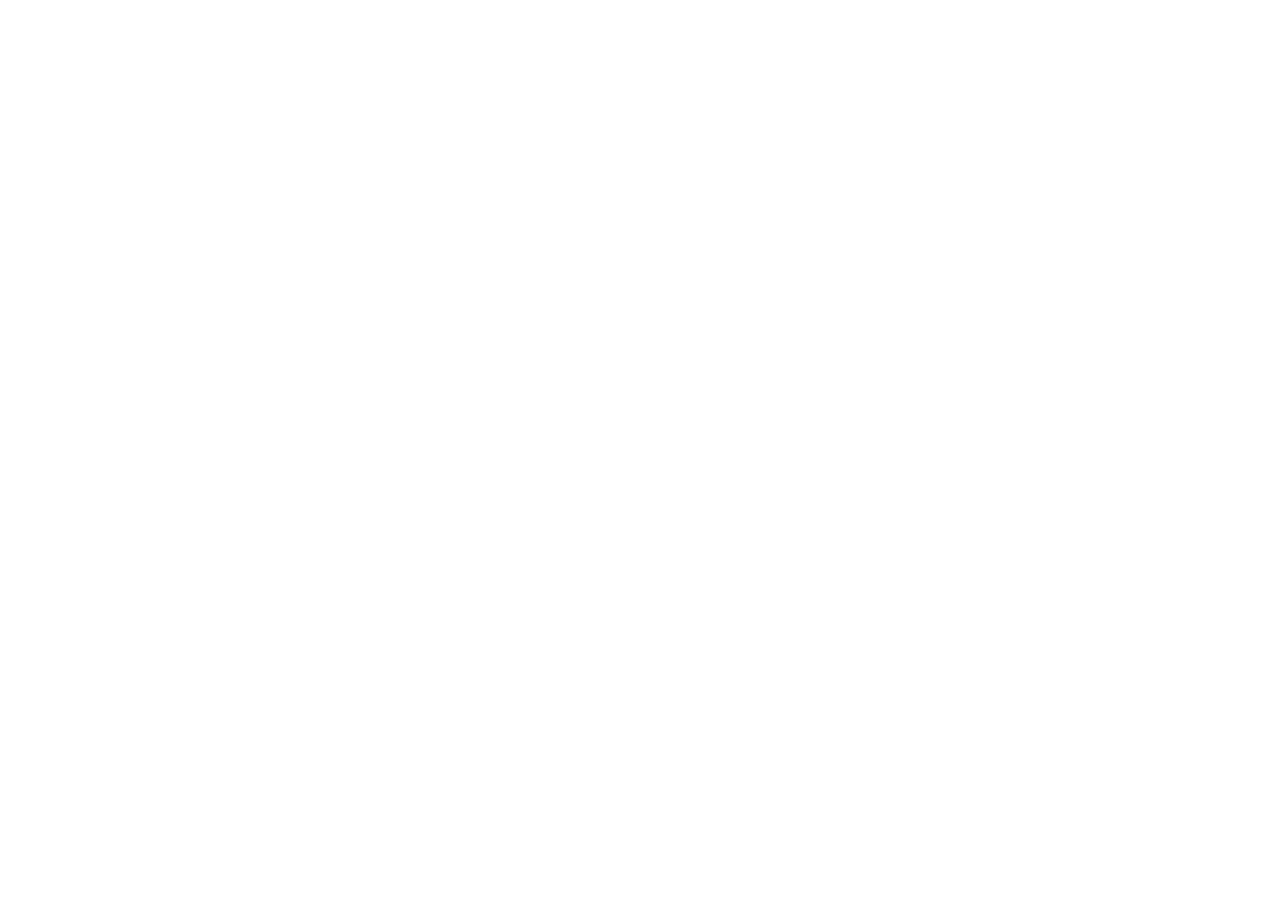
==== index.html @ 51b88c8d "Initial commit" ====
<!DOCTYPE html>
<html lang="en">
<head>
<meta charset="UTF-8">
<meta name="viewport" content="width=device-width, initial-scale=1.0">
<title>Genesis Design</title>
<link rel="stylesheet" href="styles/normalize.css">
<link rel="stylesheet" href="styles/index.css">
</head>
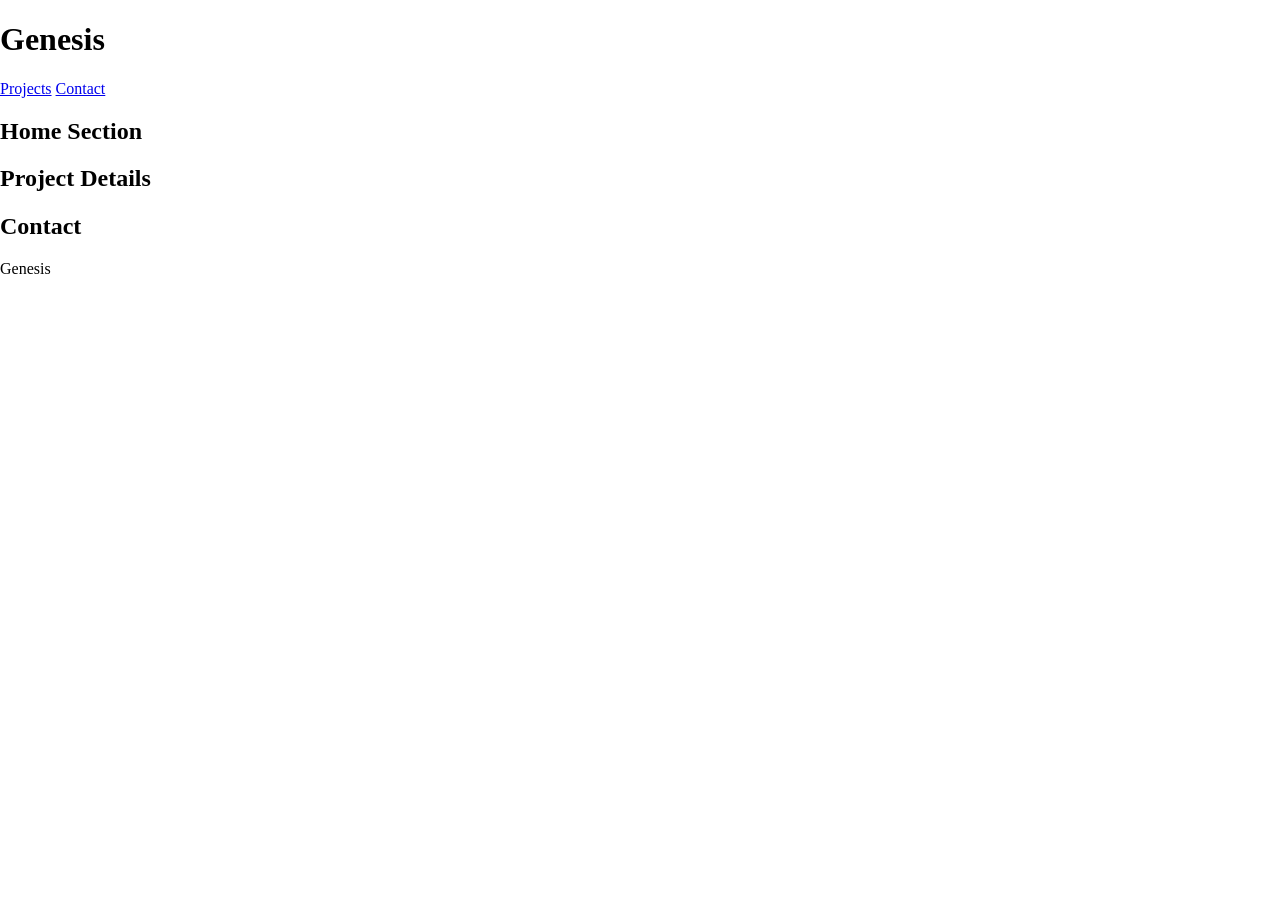
==== commit e91a5901: ""HTML - Project foundation"" ====
--- a/index.html
+++ b/index.html
@@ -6,4 +6,36 @@
 <title>Genesis Design</title>
 <link rel="stylesheet" href="styles/normalize.css">
 <link rel="stylesheet" href="styles/index.css">
-</head>+</head>
+
+<body>
+<header class="header container">
+
+    <h1 class="logo">Genesis</h1>
+
+    <nav class="nav">
+    <a href="#home">Projects</a>
+    <a href="#contact">Contact</a>
+    </nav>
+</header>
+
+<main>
+    <section id="home">
+        <h2>Home Section</h2>
+    </section>
+
+    <section id="project">
+        <h2>Project Details</h2>
+    </section>
+
+    <section id="contact">
+        <h2>Contact</h2>
+    </section>
+
+</main>
+
+<footer>
+    <p>Genesis</p>
+</footer>
+
+</body>
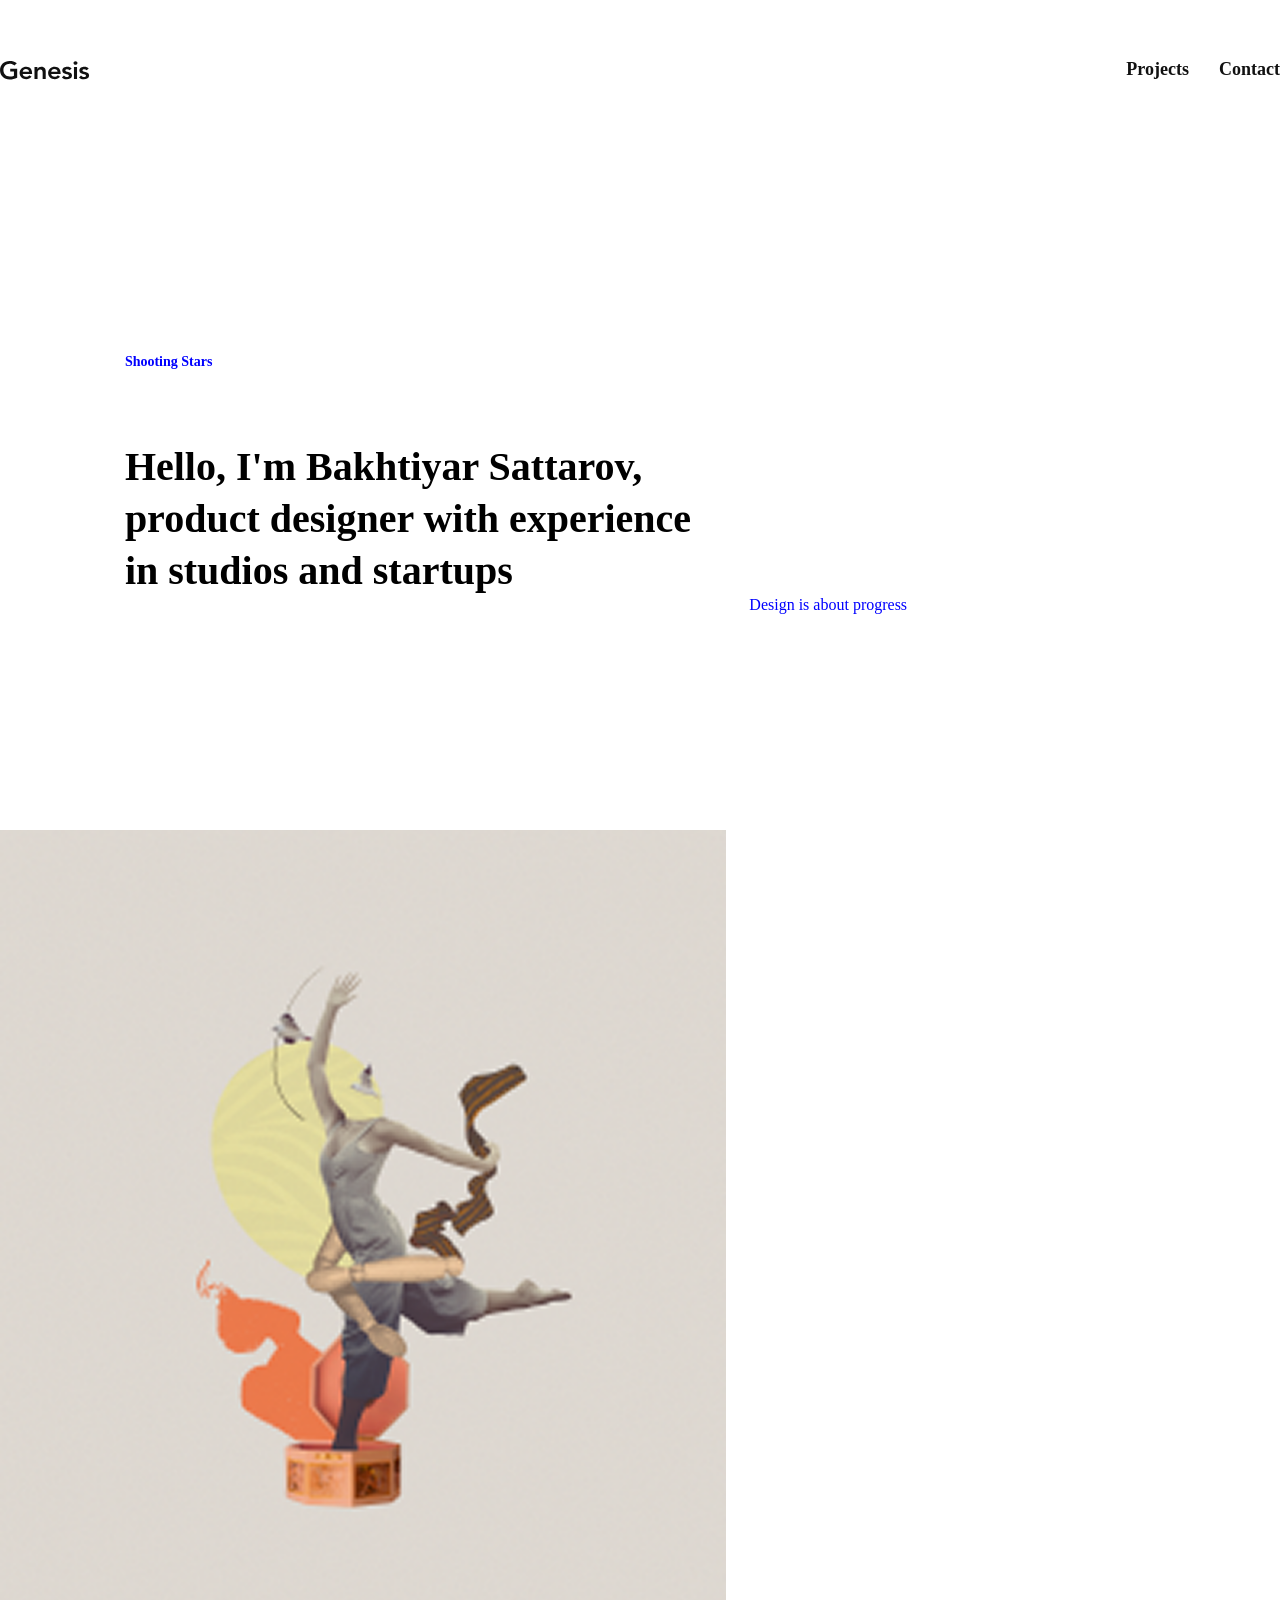
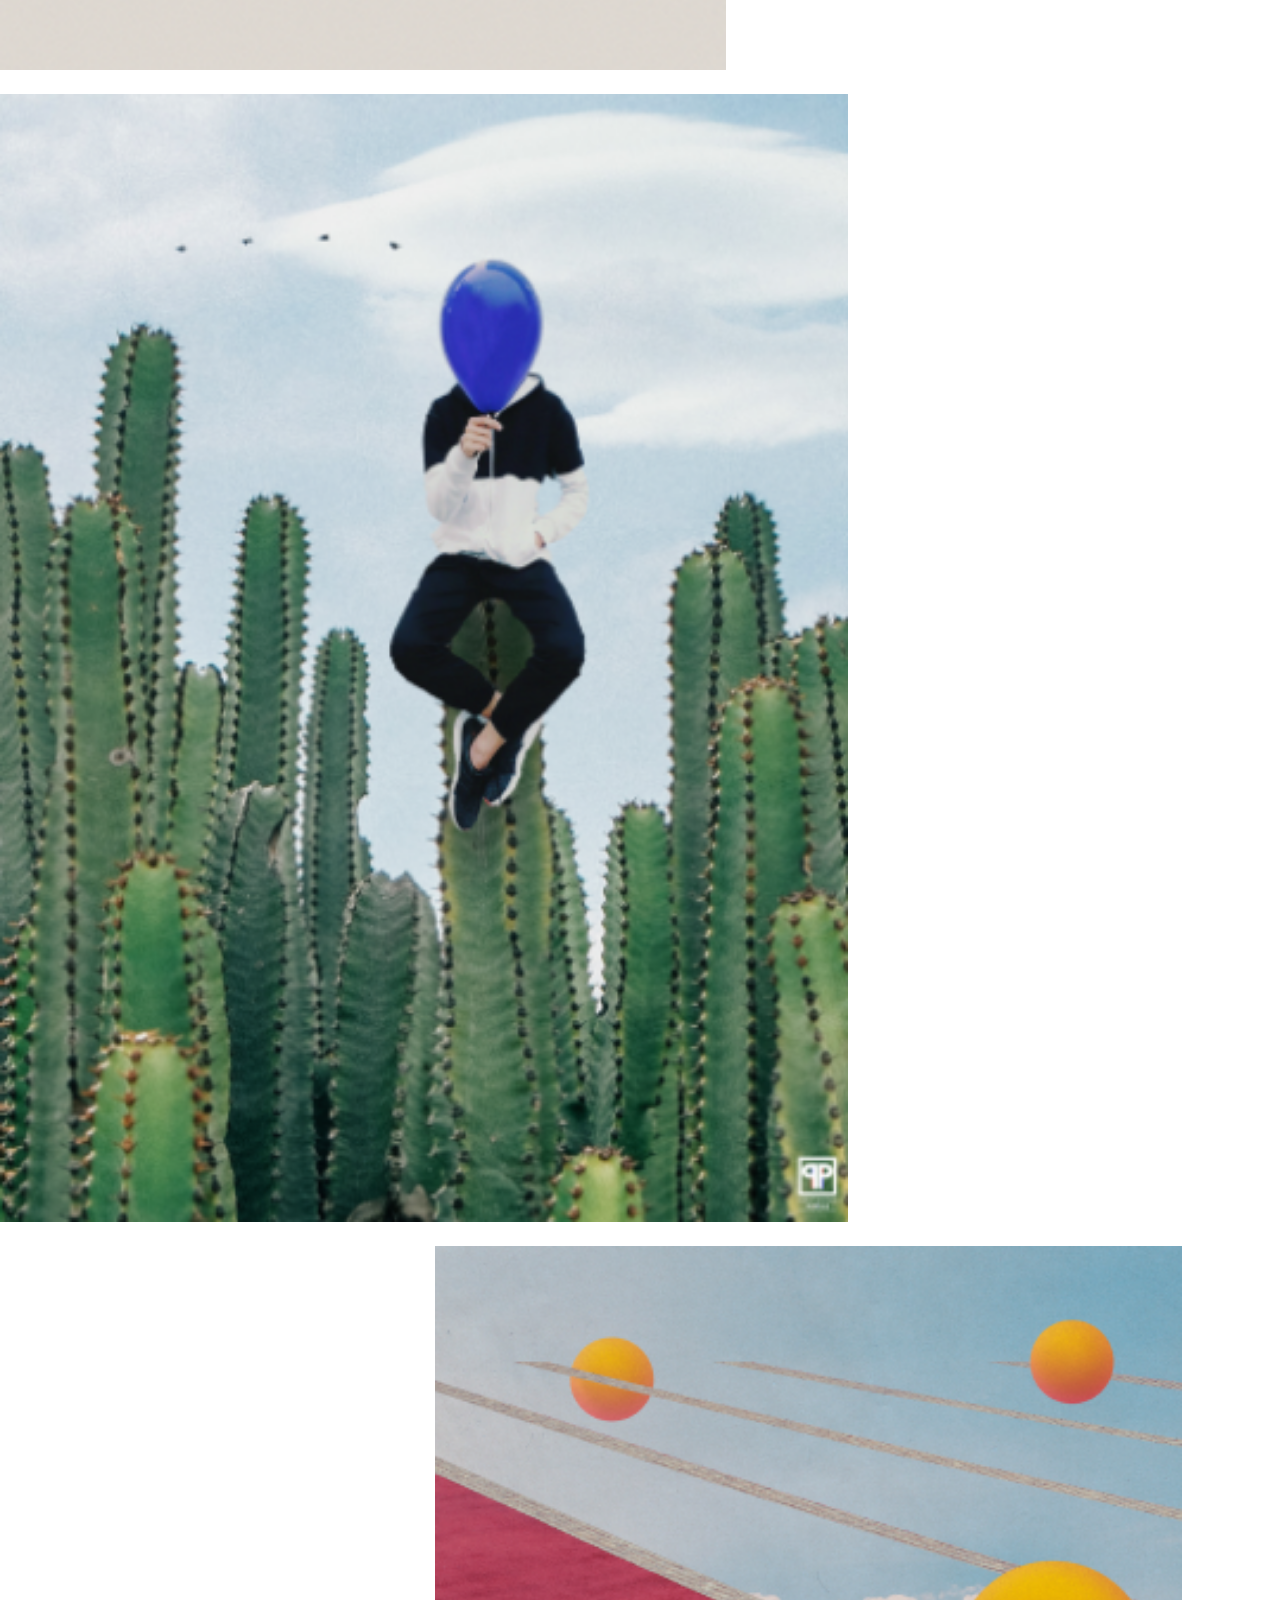
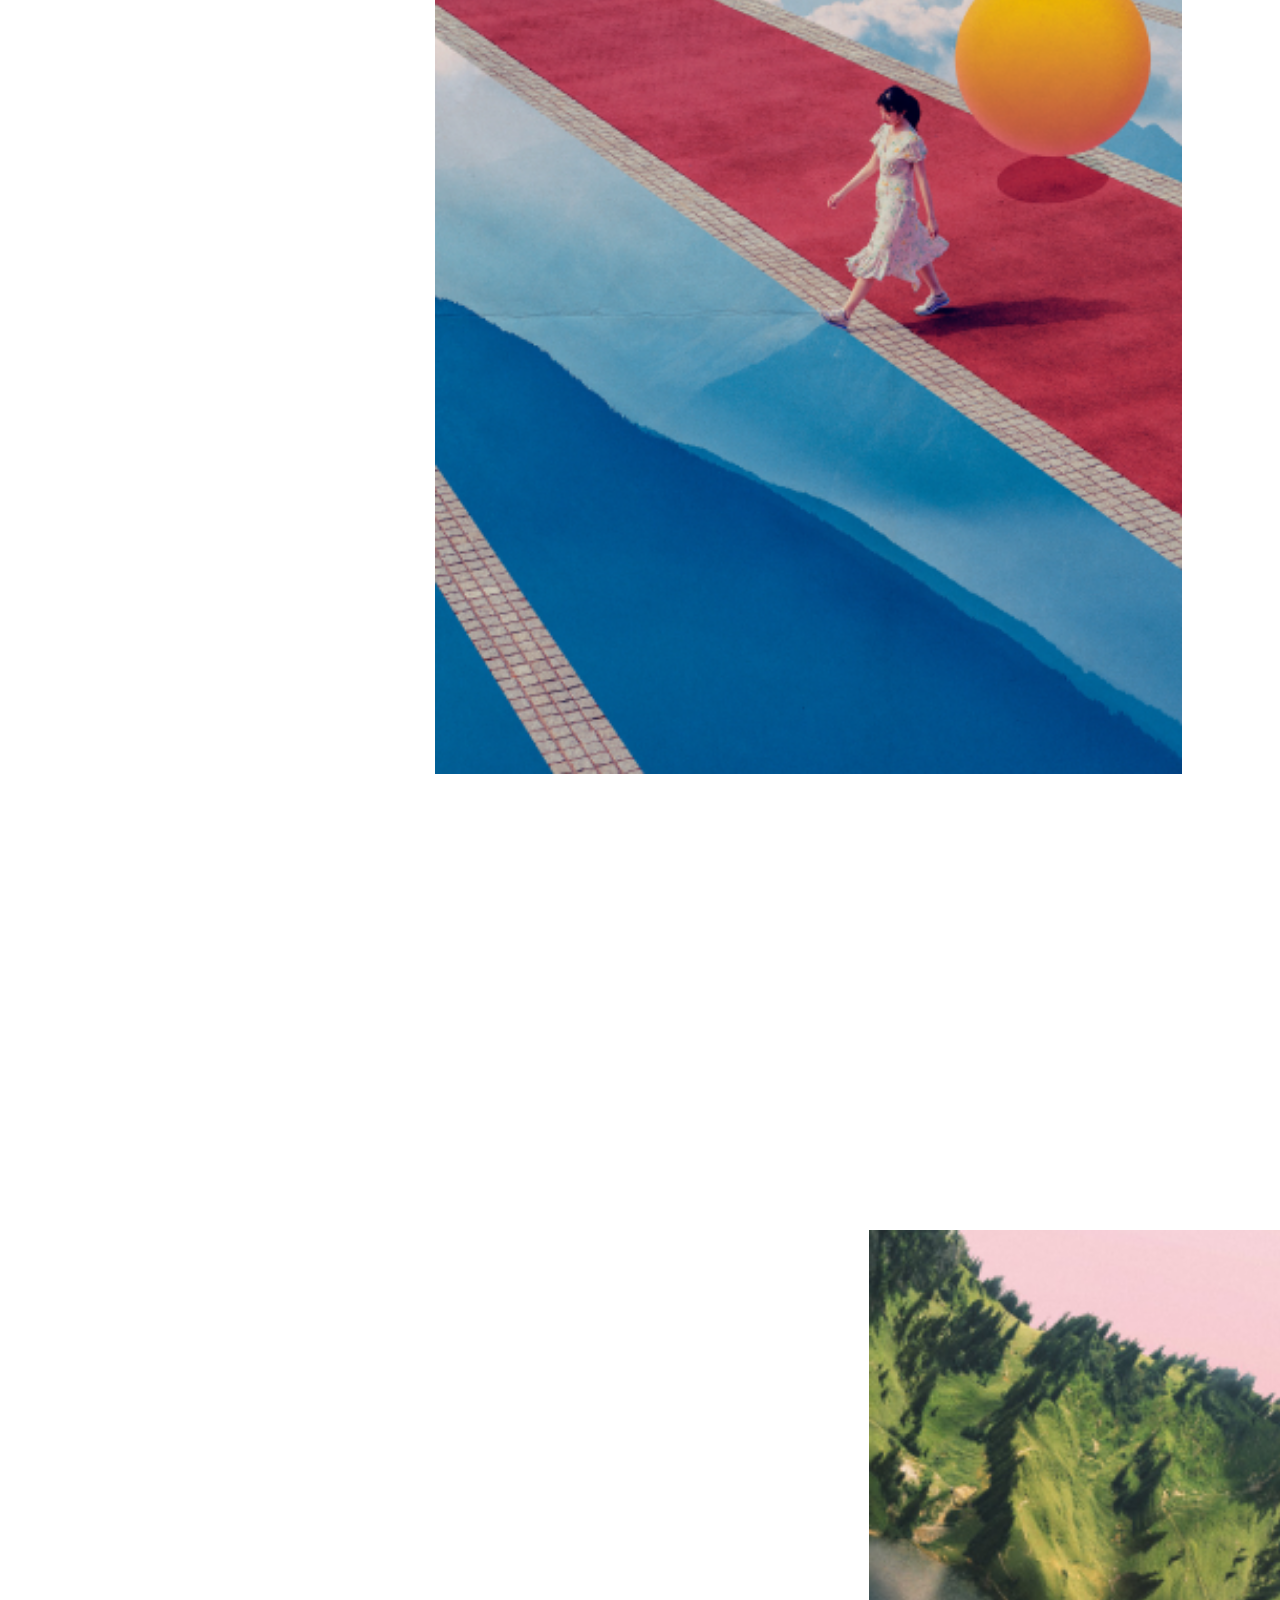
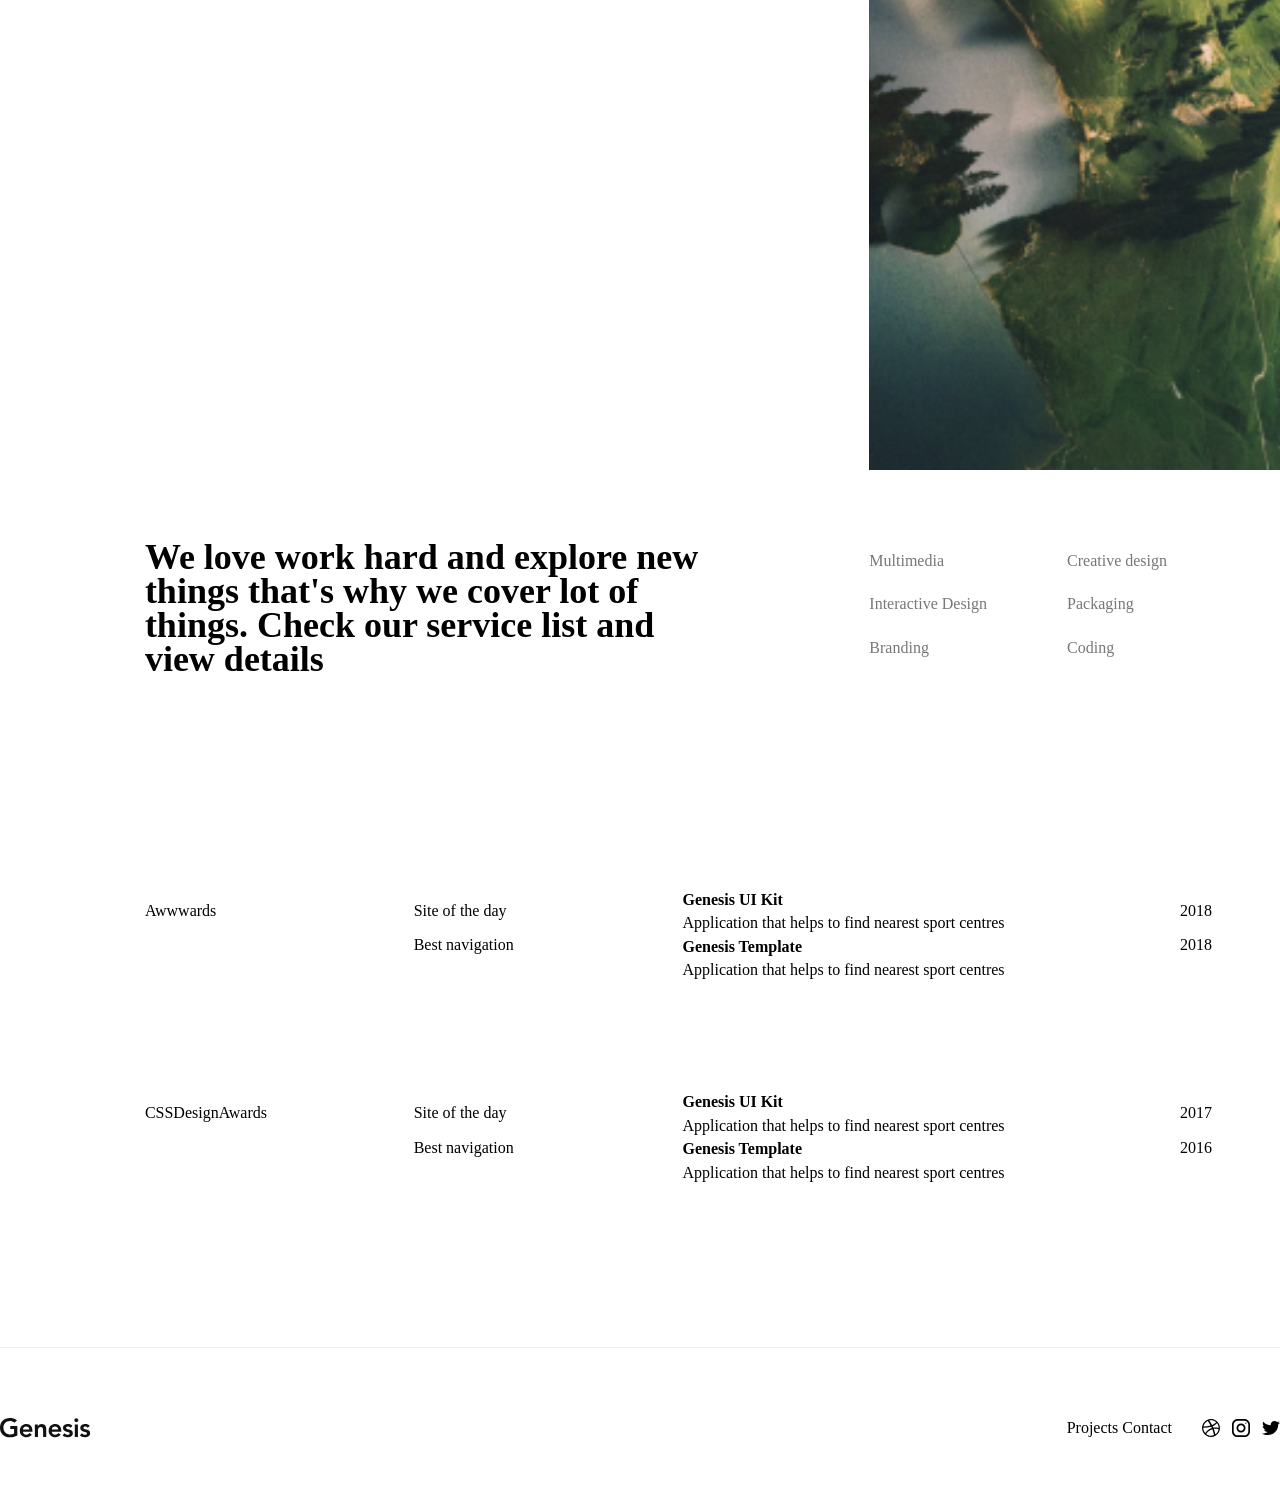
==== commit 6f905699: "checkpoint: completed initial homepage, project details, and contact layout; this includes styling e" ====
--- a/index.html
+++ b/index.html
@@ -4,38 +4,174 @@
 <meta charset="UTF-8">
 <meta name="viewport" content="width=device-width, initial-scale=1.0">
 <title>Genesis Design</title>
+
 <link rel="stylesheet" href="styles/normalize.css">
 <link rel="stylesheet" href="styles/index.css">
+
+<link rel="preconnect" href="https://fonts.googleapis.com">
+<link rel="preconnect" href="https://fonts.gstatic.com" crossorigin>
+
+<link href="https://fonts.googleapis.com/css2?family=Mulish:ital,wght@0,200..1000;1,200..1000&display=swap" rel="stylesheet">
 </head>
 
-<body>
-<header class="header container">
+<body class="home-page">
+    <header>
+    <div class="container header-container">
 
-    <h1 class="logo">Genesis</h1>
+        <h1 class="logo">
+            <img src="images/genesis-logo.svg" alt="Genesis logo">
+        </h1>
 
-    <nav class="nav">
-    <a href="#home">Projects</a>
-    <a href="#contact">Contact</a>
-    </nav>
+        <nav class="nav">
+            <a href="project-details.html">Projects</a>
+            <a href="contact.html">Contact</a>
+        </nav>
+
+    </div>
 </header>
 
 <main>
-    <section id="home">
-        <h2>Home Section</h2>
-    </section>
 
-    <section id="project">
-        <h2>Project Details</h2>
-    </section>
+<section class="hero">
+    <div class="container">
 
-    <section id="contact">
-        <h2>Contact</h2>
-    </section>
+<p class="shooting-stars">Shooting Stars</p>
+
+<h2 class="hero-text">
+Hello, I'm Bakhtiyar Sattarov,
+product designer with experience
+in studios and startups
+</h2>
+
+<p class="hero-note">Design is about progress</p>
+
+    </div>
+</section>
+
+<section class="image-grid">
+    <div class="container">
+
+    <img class="img1" src="images/img1.png" alt="img1">
+    <img class="img2" src="images/img2.png" alt="img2">
+    <img class="img3" src="images/img3.png" alt="img3">
+    <img class="img4" src="images/img4.png" alt="img4">
+
+    </div>
+</section>
+
+<section class="services">
+    <div class="container">
+
+<div class="services-text">
+    <h2>
+        We love work hard and explore new things
+        that's why we cover lot of things. Check our
+        service list and view details
+    </h2>
+</div>
+
+<div class="services-list">
+    <ul>
+        <li>Multimedia</li>
+        <li>Interactive Design</li>
+        <li>Branding</li>
+    </ul>
+
+    <ul>
+        <li>Creative design</li>
+        <li>Packaging</li>
+        <li>Coding</li>
+    </ul>
+</div>
+    </div>
+</section>
+
+<section class="awards">
+    <div class="container">
+
+<div class="award-row">
+
+    <div class="award-title">
+    <p>Awwwards</p>
+    </div>
+
+    <div class="award-category">
+    <p>Site of the day</p>
+    <p>Best navigation</p>
+    </div>
+
+    <div class="award-project">
+    <p><strong>Genesis UI Kit</strong></p>
+    <p>Application that helps to find nearest sport centres</p>
+
+    <p><strong>Genesis Template</strong></p>
+    <p>Application that helps to find nearest sport centres</p>
+    </div>
+
+    <div class="award-year">
+    <p>2018</p>
+    <p>2018</p>
+    </div>
+
+    </div>
+
+    <hr>
+
+<div class="award-row">
+
+    <div class="award-title">
+    <p>CSSDesignAwards</p>
+    </div>
+
+    <div class="award-category">
+    <p>Site of the day</p>
+    <p>Best navigation</p>
+    </div>
+
+    <div class="award-project">
+    <p><strong>Genesis UI Kit</strong></p>
+    <p>Application that helps to find nearest sport centres</p>
+
+    <p><strong>Genesis Template</strong></p>
+    <p>Application that helps to find nearest sport centres</p>
+    </div>
+
+    <div class="award-year">
+    <p>2017</p>
+    <p>2016</p>
+    </div>
+
+    </div>
+</section>
 
 </main>
 
 <footer>
-    <p>Genesis</p>
+    <div class="container">
+
+    <div class="footer-container">
+
+    <h1 class="footer-left">
+            <img src="images/genesis-logo.svg" alt="Genesis logo">
+        </h1>
+
+    <div class="footer-right">
+        <nav class="footer-nav">
+        <a href="project-details.html">Projects</a>
+        <a href="contact.html">Contact</a>
+        </nav>
+
+        <div class="footer-social">
+        <img src="images/dribble-logo.svg" alt="Dribble">
+        <img src="images/instagram.svg" alt="Instagram">
+        <img src="images/twitter.svg" alt="Twitter">
+        </div>
+    </div>
+
+    </div>
+
+</div>
 </footer>
 
 </body>
+</html>
--- a/styles/index.css
+++ b/styles/index.css
@@ -0,0 +1,391 @@
+/*=== SHARED ===*/
+
+.header-container{
+    display: flex;
+    max-width: 1360px;
+    justify-content: space-between;
+    align-items: center;
+}
+
+header {
+    padding: 30px 0;
+}
+
+.logo img{
+    width: 90px;
+    height: auto;
+}
+
+.nav{
+    display: flex;
+    gap: 30px;
+}
+
+.nav a{
+    font-size: 18px;
+    font-weight: 700;
+    text-decoration: none;
+    color: #111;
+}
+
+.footer-container {
+    display: flex;
+    justify-content: space-between;
+    align-items: center;
+}
+
+footer {
+    padding: 40px 0;
+    border-top: 1px solid #eee ;
+    margin-top: 80px;
+}
+
+.footer-right {
+    display: flex;
+    align-items: center;
+    gap: 30px;
+}
+
+.footer-nav a {
+    text-decoration: none;
+    color: black;
+}
+
+.footer-social {
+    display: flex;
+    gap: 12px;
+}
+
+.footer-social img {
+    width: 18px;
+    height: 18px;
+}
+
+/* === HOME PAGE === */
+
+.home-page .home {
+    display: grid;
+    max-width: 1109px;
+    margin: 120px auto;
+    grid-template-columns: repeat(9,1fr);
+    grid-auto-rows: 120px;
+    gap:24px;
+    border: 2px solid red;
+}
+
+.home-page .shooting-stars{
+    grid-column: 1 / 4;
+    grid-row: 1;
+    font-size: 14px;
+    color: blue;
+    font-weight: 700;
+}
+
+.home-page .hero{
+    margin: 120px 0;
+    grid-template-columns: repeat(9,1fr);
+    padding: 80px 0;
+    gap: 24px;
+    max-width: 1100px;
+}
+
+.home-page .hero .container {
+    display: grid;
+    grid-template-columns: repeat(9,1fr);
+    gap: 24px;
+}
+
+.home-page .shooting-stars{
+    grid-column: 2 / 4;
+    font-size: 14px;
+    color: blue;
+    font-weight: 700;
+}
+
+.home-page .hero-text{
+    grid-column: 2 / 7;
+    font-size: 40px;
+    line-height: 1.3;
+    font-weight: 700;
+}
+
+.home-page .hero-note{
+    grid-column: 7 / 10;
+    align-self: end;
+    font-size: 16px;
+    color:blue;
+}
+
+.home-page .image-grid{
+    margin: 80px 0;
+    grid-template-columns: repeat(9,1fr);
+    grid-auto-rows: 120px;
+    gap: 24px;
+    padding: 0;
+    margin-bottom: 40px;
+}
+
+.home-page .image-grid .container {
+    display: grid;
+    grid-template-columns: repeat(9,1fr);
+    grid-auto-rows: 120px;
+    gap: 24px;
+}
+
+.home-page .image-grid img{
+    height: 100%;
+    object-fit: cover;
+}
+
+.home-page .img1{
+    grid-column: 1 /4;
+    grid-row: 1 / 7;
+}
+
+.home-page .img2{
+    grid-column: 1 / 4;
+    grid-row: 7 / 15;
+}
+
+.home-page .img3{
+    grid-column: 4 / 7;
+    grid-row: 15 / 23;
+}
+
+.home-page .img4{
+    grid-column: 7 / 10;
+    grid-row: 26 / 32;
+}
+
+.home-page .services .container {
+    display:grid;
+    grid-template-columns: repeat(9, 1fr);
+    gap: 24px;
+    align-items: start;
+}
+
+.home-page .services-text {
+font-size: 24px;
+font-weight: 700;
+line-height: 34px;
+letter-spacing: 0;
+max-width: 600px;
+width: 100%;
+grid-column: 2 / 6;
+}
+
+.home-page .services-list{
+align-self: center;
+display: flex;
+gap: 80px;
+font-size: 16px;
+color:#777;
+grid-column: 7 / 10;
+}
+
+.home-page .services-list ul{
+display: flex;
+flex-direction: column;
+gap: 16px;
+list-style: none;
+padding: 0;
+margin:0;
+}
+
+.home-page .services-list li{
+margin-bottom: 8px;
+color: #777;
+font-size: 16px;
+line-height: 1.2;
+}
+
+.home-page .services .container {
+    display: grid;
+    grid-template-columns: repeat(9, 1fr);
+    gap: 24px;
+}
+
+.home-page .awards{
+margin: 80px 0;
+margin-top: 100px;
+padding: 40px 0;
+}
+
+.home-page .awards .container {
+    display: grid;
+    grid-template-columns: repeat(9, 1fr);
+    gap: 24px;
+}
+
+.home-page .award-row{
+display: grid;
+align-items: start;
+grid-template-columns: 1fr 1fr 2fr 100px;
+grid-column: 2/10;
+gap: 40px;
+padding: 40px 0;
+}
+
+.home-page .award-project p{
+margin: 5px 0;
+}
+
+hr{
+border: none;
+border-top:1px solid #ddd;
+}
+
+/*=== CONTACT PAGE ===*/
+
+.contact-page .contact-top {
+    display: grid;
+    grid-template-columns: 1fr 1fr;;
+    gap: 80px;
+    align-items: start;
+}
+
+.contact-page .contact-text {
+    flex: 1;
+}
+
+.contact-page .contact-form {
+    display: flex;
+    flex-direction: column;
+    gap: 16px;
+}
+
+.contact-page .contact-form input,
+.contact-form textarea {
+    width: 100%;
+    border: none;
+    padding: 10px 0;
+    border: 1px solid #ccc;
+}
+
+.contact-page .contact-form button {
+    width: 120px;
+    padding: 10px;
+    background: blue;
+    color: white;
+    border: none;
+}
+
+.contact-page .contact-map img {
+    width: 100%;
+    display: block;
+    margin-top: 60px;
+}
+
+/*=== PROJECT PAGE ===*/
+
+.project-page {
+    padding-top: 60px;
+h1{
+    font-size: 28px;
+    font-weight: 600;
+    margin-bottom: 20px;
+}
+p{
+    font-size: 16px;
+    line-height: 1.6;
+    color: #777;
+    max-width: 500px;
+}
+}
+
+.project-page .container {
+max-width: 1100px;
+margin: 0 auto;
+padding: 0 20px;
+}
+
+.project-page .project-top {
+    display: contents;
+    grid-template-columns: 2fr 1fr;
+    gap: 80px;
+    margin-bottom: 80px;
+    align-items: start;
+    margin-top: 40px;
+}
+
+.project-page .project-text {
+max-width: 480px;
+color: #6f6f6f;
+}
+
+.project-page .project-text h1 {
+margin-bottom: 24px;
+}
+
+.project-page .project-text p {
+font-size: 15px;
+line-height: 1.6;
+color: #777;
+margin-bottom: 16px;
+}
+
+.project-page .project-text p:last-child {
+margin-bottom: 0;
+}
+
+.project-page .project-details {
+    padding: 120px 0;
+}
+
+.project-page .project-content {
+    display: grid;
+    grid-template-columns: 2fr 1fr;
+    gap: 80px;
+}
+
+.project-page .project-description {
+    grid-column: 1;
+    max-width: 480px;
+}
+
+.project-page .project-image {
+    width: 100%;
+    max-width: 1110px;
+    height: auto;
+    display: block;
+    margin: 60px 0;
+    margin-bottom: 40px;
+    grid-column: 1 / -1;
+}
+
+.project-page .project-description {
+    max-width: 480px;
+    margin-top: 40px;
+}
+
+.project-page .project-gallery .container {
+    display: grid;
+    grid-template-columns: repeat(3, 1fr);
+    gap: 24px;
+    margin-top: 40px;
+    grid-column: 1 / -1;
+}
+
+.project-page .project-gallery img {
+    width: 100%;
+    height: 400px;
+    object-fit: cover;
+    display: block;
+}
+
+.project-page .project-info p{
+    display: flex;
+    justify-content: space-between;
+    margin-bottom: 12px;
+    border-bottom: 1px solid #eee;
+    padding-bottom: 6px;
+}
+
+.project-page .project-info strong {
+    display: inline-block;
+    min-width: 110px;
+}
+
+
+
+
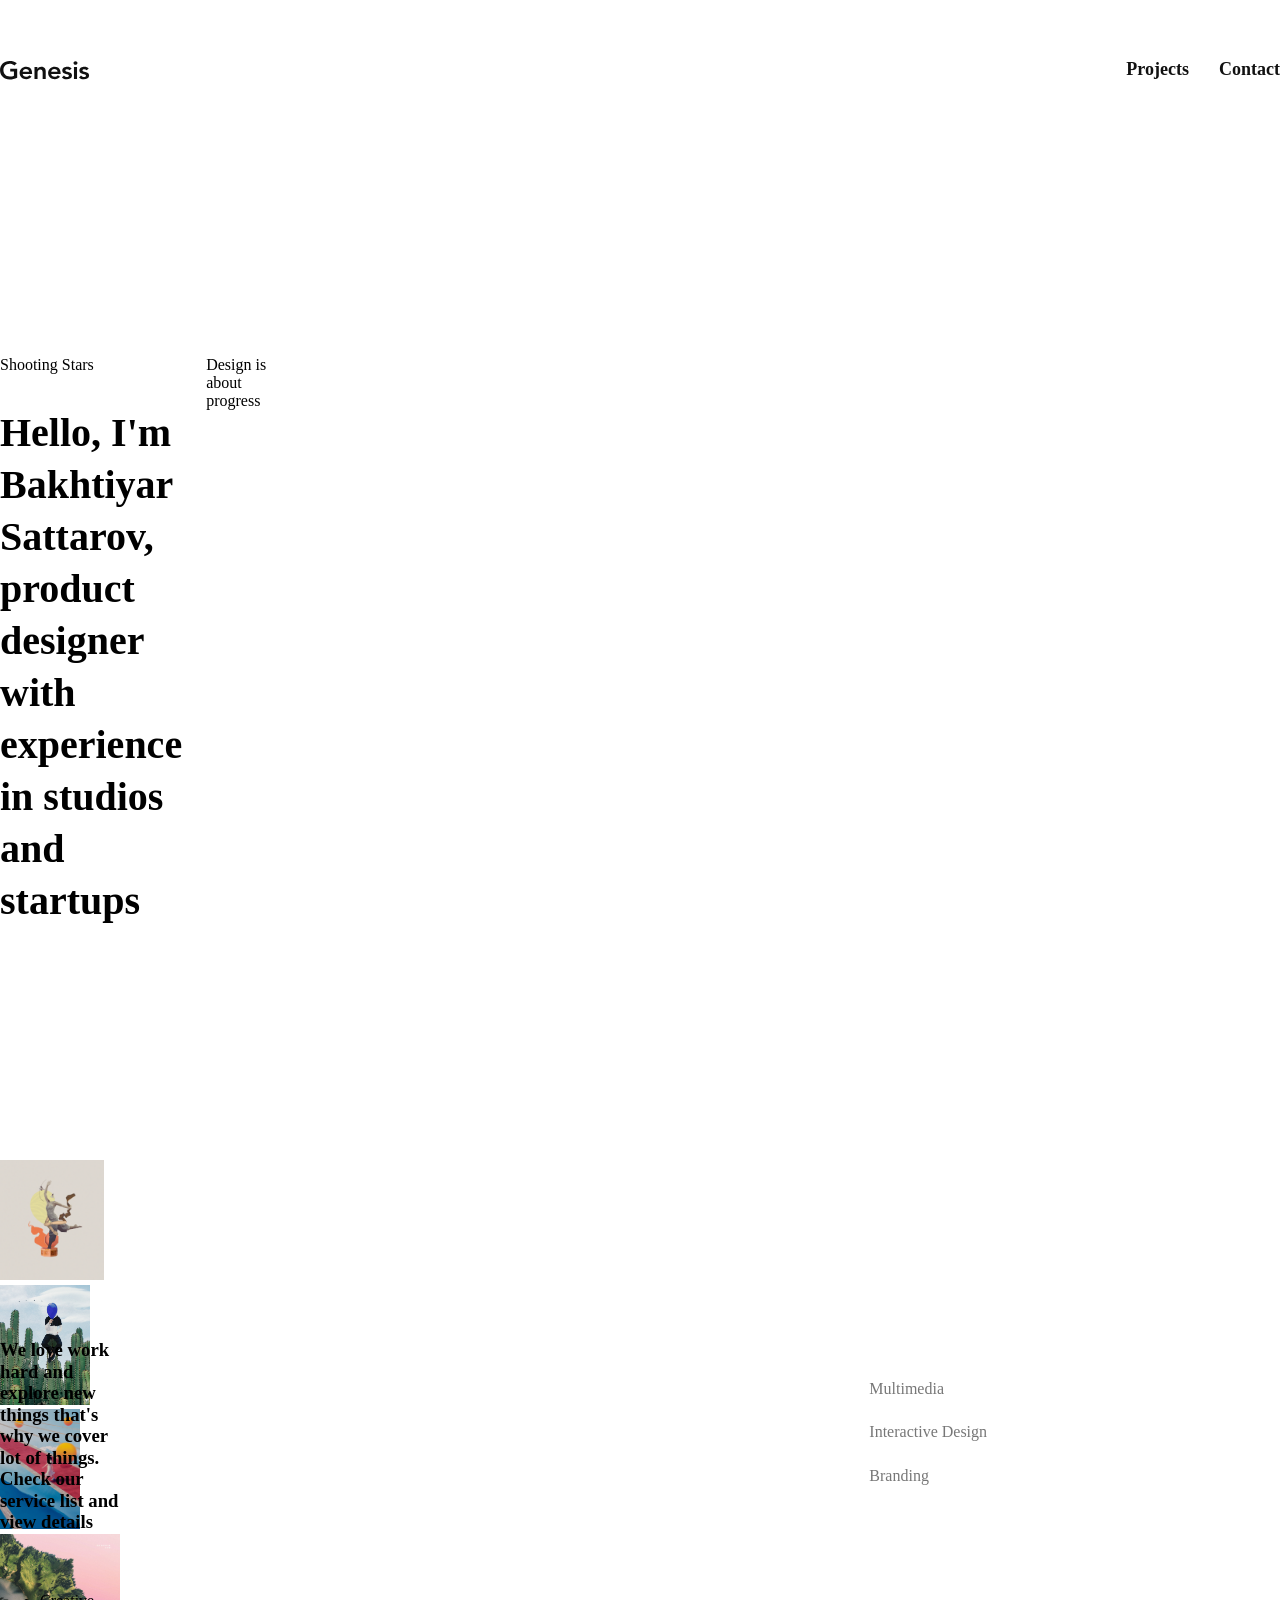
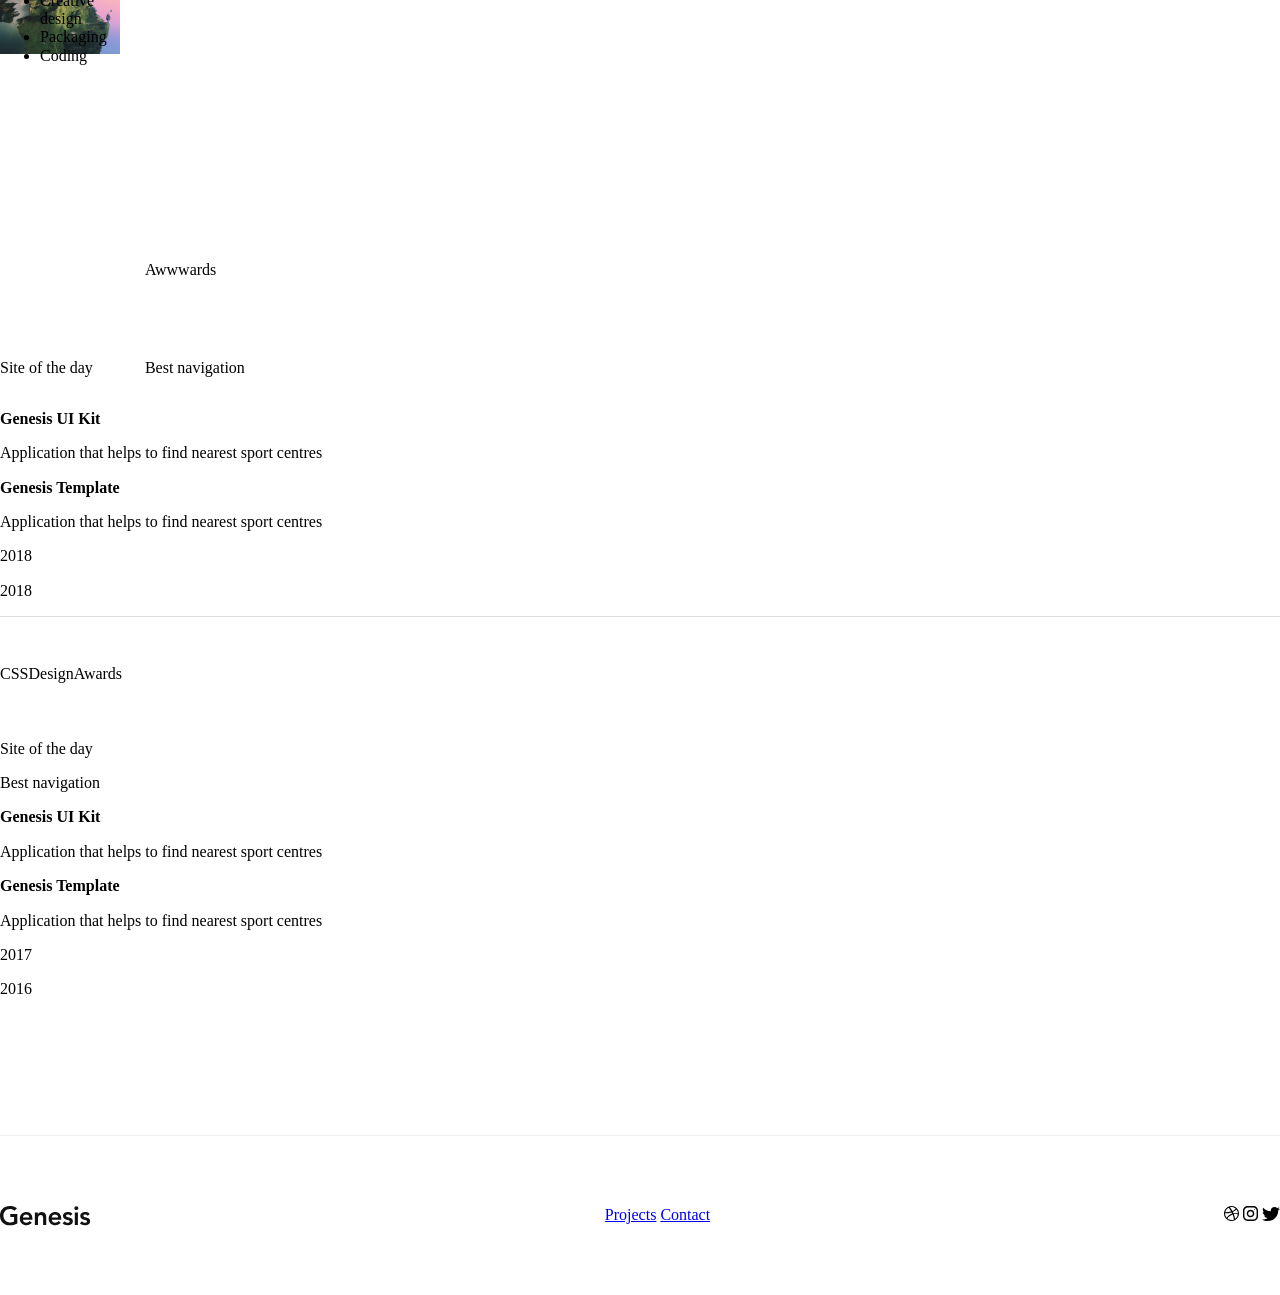
==== commit 7222a7e5: ""Refactored homepage  HTML structure to match Figma layout"" ====
--- a/index.html
+++ b/index.html
@@ -15,7 +15,8 @@
 </head>
 
 <body class="home-page">
-    <header>
+
+<header>
     <div class="container header-container">
 
         <h1 class="logo">
@@ -26,119 +27,107 @@
             <a href="project-details.html">Projects</a>
             <a href="contact.html">Contact</a>
         </nav>
-
     </div>
 </header>
 
 <main>
 
 <section class="hero">
-    <div class="container">
-
-<p class="shooting-stars">Shooting Stars</p>
-
-<h2 class="hero-text">
-Hello, I'm Bakhtiyar Sattarov,
-product designer with experience
-in studios and startups
-</h2>
-
-<p class="hero-note">Design is about progress</p>
-
+    <div class="container hero-container">
+    <div class="hero-left">
+    <p class="tag">Shooting Stars</p>
+    <h2 class="hero-text">
+    Hello, I'm Bakhtiyar Sattarov,
+    product designer with experience
+    in studios and startups
+    </h2>
     </div>
+<div class="hero-right">
+    <p>Design is about progress</p>
+</div>
+</div>
 </section>
 
 <section class="image-grid">
     <div class="container">
-
-    <img class="img1" src="images/img1.png" alt="img1">
-    <img class="img2" src="images/img2.png" alt="img2">
-    <img class="img3" src="images/img3.png" alt="img3">
-    <img class="img4" src="images/img4.png" alt="img4">
-
+        <div class="grid">
+        <img class="img1" src="images/img1.png" alt="img1">
+        <img class="img2" src="images/img2.png" alt="img2">
+        <img class="img3" src="images/img3.png" alt="img3">
+        <img class="img4" src="images/img4.png" alt="img4">
+        </div>
     </div>
 </section>
 
 <section class="services">
-    <div class="container">
+    <div class="container services-container">
 
-<div class="services-text">
-    <h2>
-        We love work hard and explore new things
-        that's why we cover lot of things. Check our
-        service list and view details
-    </h2>
-</div>
+        <div class="service-text">
+            <h3>
+            We love work hard and explore new things
+            that's why we cover lot of things. Check our
+            service list and view details
+            </h3>
+        </div>
 
-<div class="services-list">
-    <ul>
-        <li>Multimedia</li>
-        <li>Interactive Design</li>
-        <li>Branding</li>
-    </ul>
+        <div class="services-list">
+            <ul>
+                <li>Multimedia</li>
+                <li>Interactive Design</li>
+                <li>Branding</li>
+            </ul>
+        </div>
 
-    <ul>
-        <li>Creative design</li>
-        <li>Packaging</li>
-        <li>Coding</li>
-    </ul>
-</div>
+            <ul>
+                <li>Creative design</li>
+                <li>Packaging</li>
+                <li>Coding</li>
+            </ul>
+        </div>
     </div>
 </section>
 
 <section class="awards">
     <div class="container">
 
-<div class="award-row">
+        <div class="award-row">
+            <div>Awwwards</div>
+        </div>
+            <p>Site of the day</p>
+            <p>Best navigation</p>
+        </div>
+        </div>
+            <p><strong>Genesis UI Kit</strong></p>
+            <p>Application that helps to find nearest sport centres</p>
 
-    <div class="award-title">
-    <p>Awwwards</p>
-    </div>
-
-    <div class="award-category">
-    <p>Site of the day</p>
-    <p>Best navigation</p>
-    </div>
-
-    <div class="award-project">
-    <p><strong>Genesis UI Kit</strong></p>
-    <p>Application that helps to find nearest sport centres</p>
-
-    <p><strong>Genesis Template</strong></p>
-    <p>Application that helps to find nearest sport centres</p>
-    </div>
-
-    <div class="award-year">
-    <p>2018</p>
-    <p>2018</p>
-    </div>
-
+            <p><strong>Genesis Template</strong></p>
+            <p>Application that helps to find nearest sport centres</p>
+        </div>
+        </div>
+            <p>2018</p>
+            <p>2018</p>
+        </div>
     </div>
 
     <hr>
 
-<div class="award-row">
+    <div class="award-row">
+        <div>CSSDesignAwards</div>
+        </div>
+            <p>Site of the day</p>
+            <p>Best navigation</p>
+        </div>
+        </div>
+            <p><strong>Genesis UI Kit</strong></p>
+            <p>Application that helps to find nearest sport centres</p>
 
-    <div class="award-title">
-    <p>CSSDesignAwards</p>
-    </div>
-
-    <div class="award-category">
-    <p>Site of the day</p>
-    <p>Best navigation</p>
-    </div>
-
-    <div class="award-project">
-    <p><strong>Genesis UI Kit</strong></p>
-    <p>Application that helps to find nearest sport centres</p>
-
-    <p><strong>Genesis Template</strong></p>
-    <p>Application that helps to find nearest sport centres</p>
-    </div>
-
-    <div class="award-year">
-    <p>2017</p>
-    <p>2016</p>
+            <p><strong>Genesis Template</strong></p>
+            <p>Application that helps to find nearest sport centres</p>
+        </div>
+        </div>
+            <p>2017</p>
+            <p>2016</p>
+        </div>
     </div>
 
     </div>
@@ -147,30 +136,20 @@
 </main>
 
 <footer>
-    <div class="container">
-
-    <div class="footer-container">
-
+    <div class="container footer-container">
     <h1 class="footer-left">
             <img src="images/genesis-logo.svg" alt="Genesis logo">
         </h1>
-
-    <div class="footer-right">
-        <nav class="footer-nav">
+        <nav>
         <a href="project-details.html">Projects</a>
         <a href="contact.html">Contact</a>
         </nav>
-
-        <div class="footer-social">
+        <div class="socials">
         <img src="images/dribble-logo.svg" alt="Dribble">
         <img src="images/instagram.svg" alt="Instagram">
         <img src="images/twitter.svg" alt="Twitter">
         </div>
     </div>
-
-    </div>
-
-</div>
 </footer>
 
 </body>
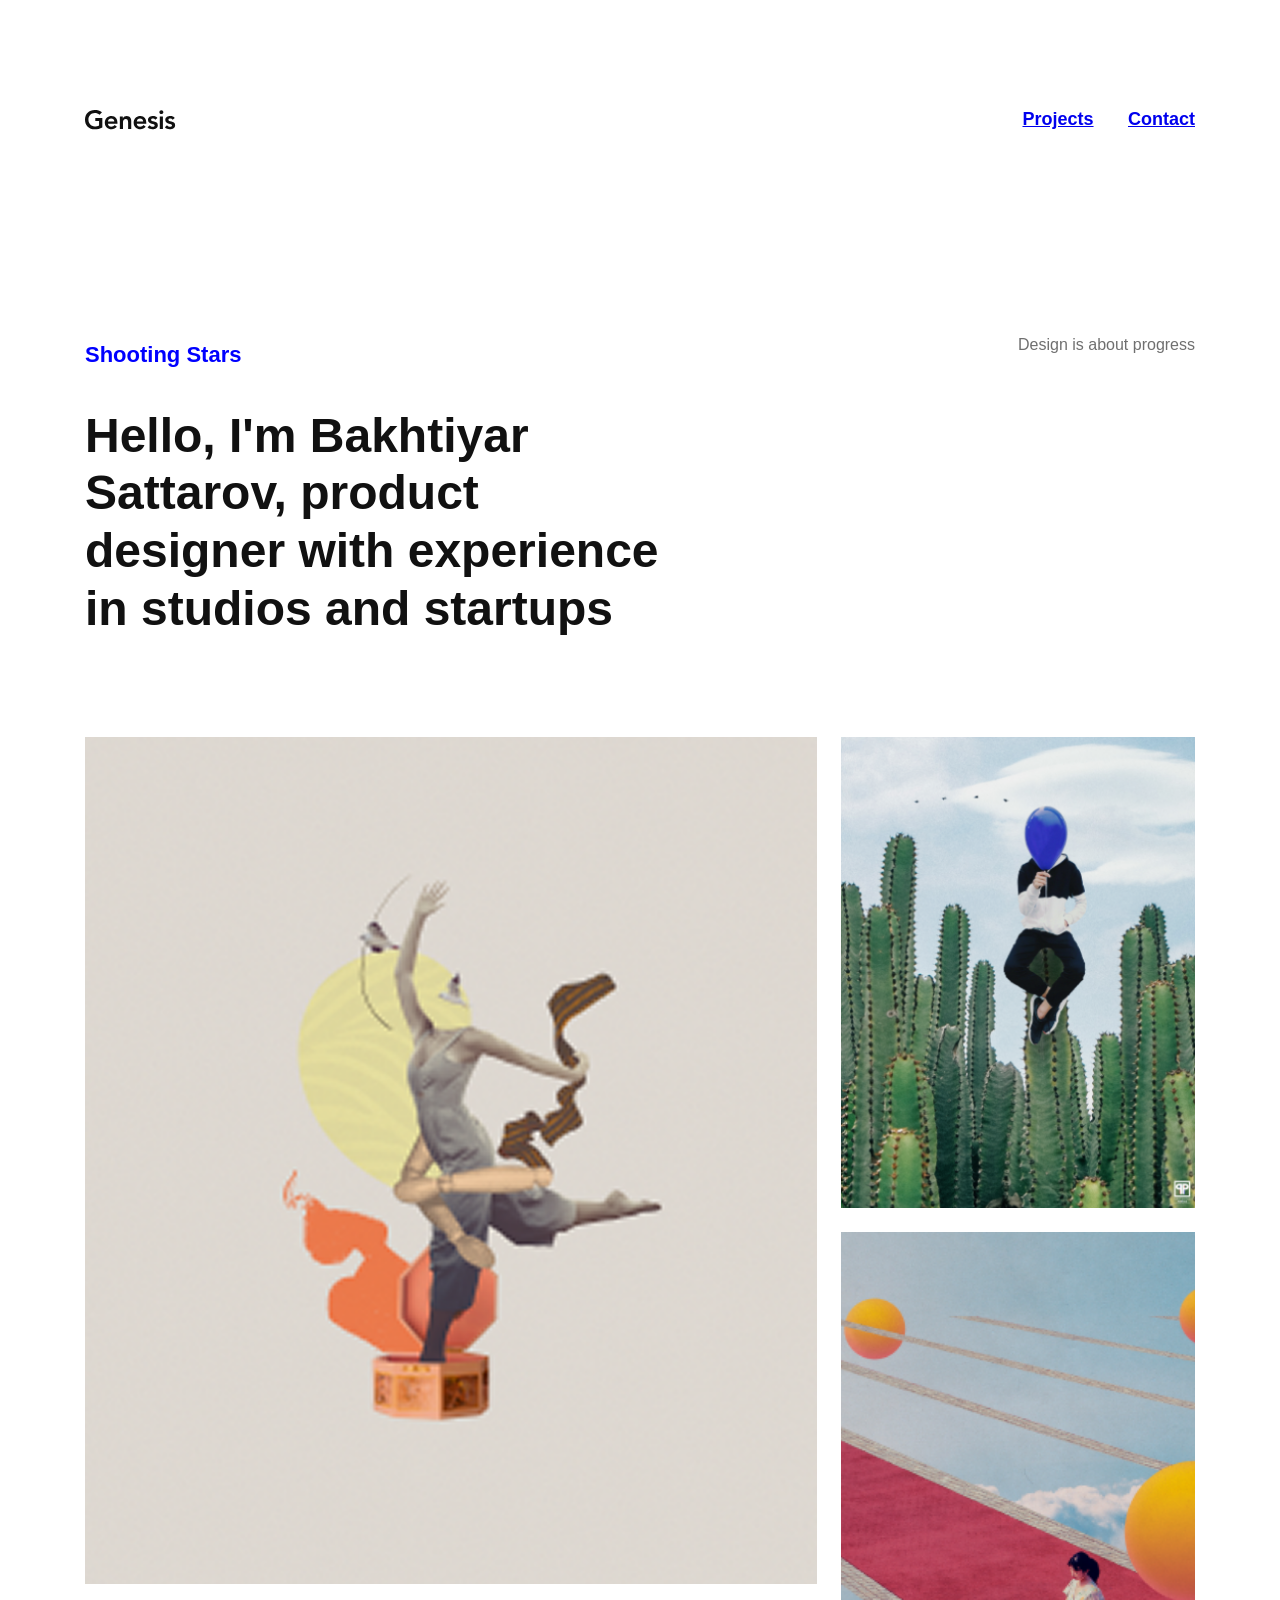
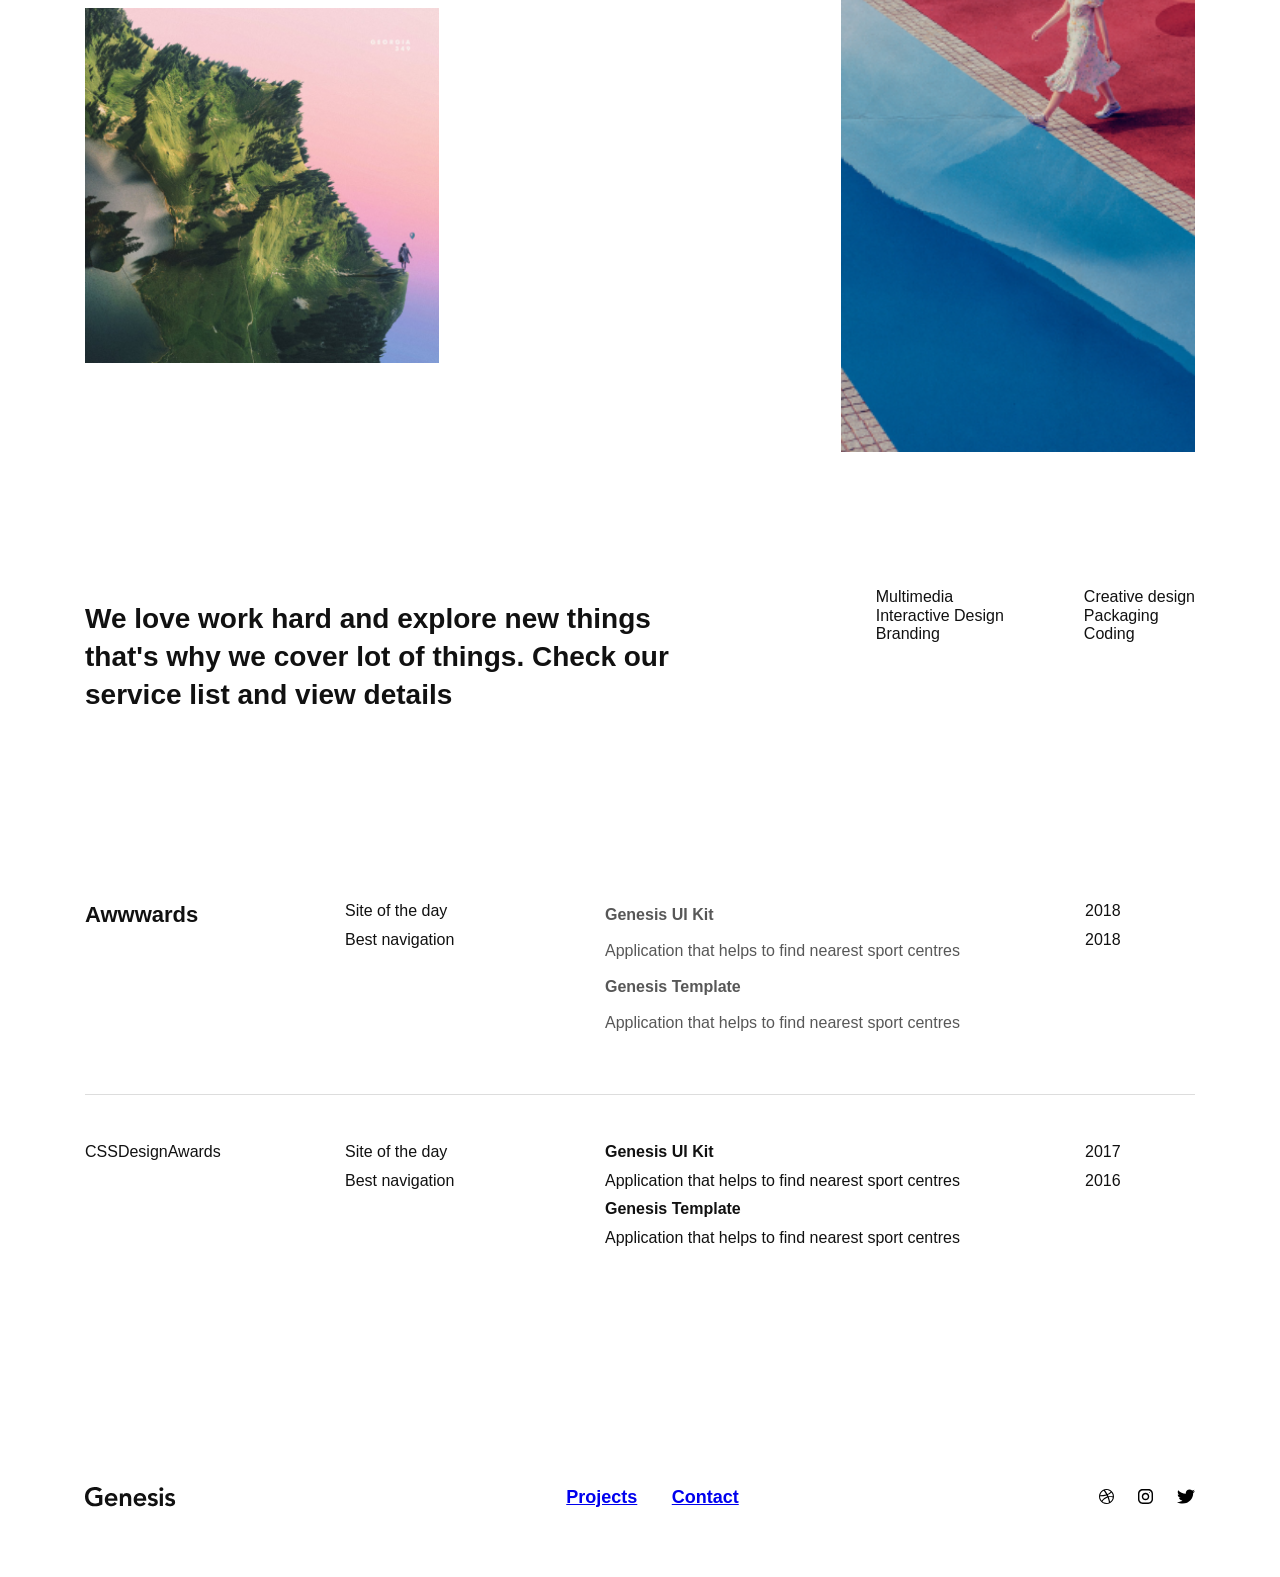
==== commit 4c43f819: "git status" ====
--- a/index.html
+++ b/index.html
@@ -49,13 +49,11 @@
 </section>
 
 <section class="image-grid">
-    <div class="container">
-        <div class="grid">
+    <div class="container grid-container">
         <img class="img1" src="images/img1.png" alt="img1">
         <img class="img2" src="images/img2.png" alt="img2">
         <img class="img3" src="images/img3.png" alt="img3">
         <img class="img4" src="images/img4.png" alt="img4">
-        </div>
     </div>
 </section>
 
@@ -76,7 +74,6 @@
                 <li>Interactive Design</li>
                 <li>Branding</li>
             </ul>
-        </div>
 
             <ul>
                 <li>Creative design</li>
@@ -84,26 +81,30 @@
                 <li>Coding</li>
             </ul>
         </div>
+
     </div>
 </section>
 
 <section class="awards">
     <div class="container">
 
-        <div class="award-row">
-            <div>Awwwards</div>
-        </div>
+    <div class="award-row">
+        <div class="award-title">Awwwards</div>
+
+        <div>
             <p>Site of the day</p>
             <p>Best navigation</p>
         </div>
-        </div>
+
+        <div class="award-project">
             <p><strong>Genesis UI Kit</strong></p>
             <p>Application that helps to find nearest sport centres</p>
 
             <p><strong>Genesis Template</strong></p>
             <p>Application that helps to find nearest sport centres</p>
         </div>
-        </div>
+
+        <div class="award-year">
             <p>2018</p>
             <p>2018</p>
         </div>
@@ -113,20 +114,23 @@
 
     <div class="award-row">
         <div>CSSDesignAwards</div>
+
+        <div>
+        <p>Site of the day</p>
+        <p>Best navigation</p>
         </div>
-            <p>Site of the day</p>
-            <p>Best navigation</p>
+
+        <div>
+        <p><strong>Genesis UI Kit</strong></p>
+        <p>Application that helps to find nearest sport centres</p>
+
+        <p><strong>Genesis Template</strong></p>
+        <p>Application that helps to find nearest sport centres</p>
         </div>
-        </div>
-            <p><strong>Genesis UI Kit</strong></p>
-            <p>Application that helps to find nearest sport centres</p>
 
-            <p><strong>Genesis Template</strong></p>
-            <p>Application that helps to find nearest sport centres</p>
-        </div>
-        </div>
-            <p>2017</p>
-            <p>2016</p>
+        <div>
+        <p>2017</p>
+        <p>2016</p>
         </div>
     </div>
 
--- a/styles/index.css
+++ b/styles/index.css
@@ -1,391 +1,423 @@
+/*=== GLOBAl ===*/
+body {
+  font-family: "Mulish", sans-serif;
+  color: #111;
+  margin: 0;
+}
+
+.container {
+  max-width: 1110px;
+  margin: 0 auto;
+  padding: 0 20px;
+}
+
 /*=== SHARED ===*/
-
-.header-container{
-    display: flex;
-    max-width: 1360px;
-    justify-content: space-between;
-    align-items: center;
-}
-
 header {
-    padding: 30px 0;
-}
-
-.logo img{
-    width: 90px;
-    height: auto;
-}
-
-.nav{
-    display: flex;
-    gap: 30px;
-}
-
-.nav a{
-    font-size: 18px;
-    font-weight: 700;
-    text-decoration: none;
-    color: #111;
+  padding: 40px 0;
+}
+
+.header-container {
+  display: -webkit-box;
+  display: -ms-flexbox;
+  display: flex;
+  -webkit-box-pack: justify;
+      -ms-flex-pack: justify;
+          justify-content: space-between;
+  -webkit-box-align: center;
+      -ms-flex-align: center;
+          align-items: center;
+  padding: 40px 0;
+}
+
+.nav a {
+  font-size: 18px;
+  font-weight: bold;
+  margin-left: 30px;
+}
+
+footer {
+  padding: 40px 0;
+  margin-top: 120px;
 }
 
 .footer-container {
-    display: flex;
-    justify-content: space-between;
-    align-items: center;
-}
-
-footer {
-    padding: 40px 0;
-    border-top: 1px solid #eee ;
-    margin-top: 80px;
-}
-
-.footer-right {
-    display: flex;
-    align-items: center;
-    gap: 30px;
-}
-
-.footer-nav a {
-    text-decoration: none;
-    color: black;
-}
-
-.footer-social {
-    display: flex;
-    gap: 12px;
-}
-
-.footer-social img {
-    width: 18px;
-    height: 18px;
+  display: -webkit-box;
+  display: -ms-flexbox;
+  display: flex;
+  -webkit-box-pack: justify;
+      -ms-flex-pack: justify;
+          justify-content: space-between;
+  -webkit-box-align: center;
+      -ms-flex-align: center;
+          align-items: center;
+}
+
+.footer-container nav a {
+  margin-left: 30px;
+  font-size: 18px;
+  font-weight: bold;
+}
+
+.socials {
+  display: -webkit-box;
+  display: -ms-flexbox;
+  display: flex;
+  gap: 24px;
 }
 
 /* === HOME PAGE === */
-
-.home-page .home {
-    display: grid;
-    max-width: 1109px;
-    margin: 120px auto;
-    grid-template-columns: repeat(9,1fr);
-    grid-auto-rows: 120px;
-    gap:24px;
-    border: 2px solid red;
-}
-
-.home-page .shooting-stars{
-    grid-column: 1 / 4;
-    grid-row: 1;
-    font-size: 14px;
-    color: blue;
-    font-weight: 700;
-}
-
-.home-page .hero{
-    margin: 120px 0;
-    grid-template-columns: repeat(9,1fr);
-    padding: 80px 0;
-    gap: 24px;
-    max-width: 1100px;
-}
-
-.home-page .hero .container {
-    display: grid;
-    grid-template-columns: repeat(9,1fr);
-    gap: 24px;
-}
-
-.home-page .shooting-stars{
-    grid-column: 2 / 4;
-    font-size: 14px;
-    color: blue;
-    font-weight: 700;
-}
-
-.home-page .hero-text{
-    grid-column: 2 / 7;
-    font-size: 40px;
-    line-height: 1.3;
-    font-weight: 700;
-}
-
-.home-page .hero-note{
-    grid-column: 7 / 10;
-    align-self: end;
-    font-size: 16px;
-    color:blue;
-}
-
-.home-page .image-grid{
-    margin: 80px 0;
-    grid-template-columns: repeat(9,1fr);
-    grid-auto-rows: 120px;
-    gap: 24px;
-    padding: 0;
-    margin-bottom: 40px;
-}
-
-.home-page .image-grid .container {
-    display: grid;
-    grid-template-columns: repeat(9,1fr);
-    grid-auto-rows: 120px;
-    gap: 24px;
-}
-
-.home-page .image-grid img{
-    height: 100%;
-    object-fit: cover;
-}
-
-.home-page .img1{
-    grid-column: 1 /4;
-    grid-row: 1 / 7;
-}
-
-.home-page .img2{
-    grid-column: 1 / 4;
-    grid-row: 7 / 15;
-}
-
-.home-page .img3{
-    grid-column: 4 / 7;
-    grid-row: 15 / 23;
-}
-
-.home-page .img4{
-    grid-column: 7 / 10;
-    grid-row: 26 / 32;
-}
-
-.home-page .services .container {
-    display:grid;
-    grid-template-columns: repeat(9, 1fr);
-    gap: 24px;
-    align-items: start;
-}
-
-.home-page .services-text {
-font-size: 24px;
-font-weight: 700;
-line-height: 34px;
-letter-spacing: 0;
-max-width: 600px;
-width: 100%;
-grid-column: 2 / 6;
-}
-
-.home-page .services-list{
-align-self: center;
-display: flex;
-gap: 80px;
-font-size: 16px;
-color:#777;
-grid-column: 7 / 10;
-}
-
-.home-page .services-list ul{
-display: flex;
-flex-direction: column;
-gap: 16px;
-list-style: none;
-padding: 0;
-margin:0;
-}
-
-.home-page .services-list li{
-margin-bottom: 8px;
-color: #777;
-font-size: 16px;
-line-height: 1.2;
-}
-
-.home-page .services .container {
-    display: grid;
-    grid-template-columns: repeat(9, 1fr);
-    gap: 24px;
-}
-
-.home-page .awards{
-margin: 80px 0;
-margin-top: 100px;
-padding: 40px 0;
-}
-
-.home-page .awards .container {
-    display: grid;
-    grid-template-columns: repeat(9, 1fr);
-    gap: 24px;
-}
-
-.home-page .award-row{
-display: grid;
-align-items: start;
-grid-template-columns: 1fr 1fr 2fr 100px;
-grid-column: 2/10;
-gap: 40px;
-padding: 40px 0;
-}
-
-.home-page .award-project p{
-margin: 5px 0;
-}
-
-hr{
-border: none;
-border-top:1px solid #ddd;
+.home-page .hero {
+  margin-top: 80px;
+}
+
+.home-page .hero-container {
+  display: -webkit-box;
+  display: -ms-flexbox;
+  display: flex;
+  -webkit-box-pack: justify;
+      -ms-flex-pack: justify;
+          justify-content: space-between;
+  -webkit-box-align: start;
+      -ms-flex-align: start;
+          align-items: flex-start;
+}
+
+.home-page .hero-left {
+  max-width: 600px;
+}
+
+.home-page .tag {
+  color: blue;
+  font-size: 22px;
+  font-weight: bold;
+  margin-bottom: 20px;
+}
+
+.home-page .hero-left h2 {
+  font-size: 48px;
+  line-height: 1.2;
+  margin-bottom: 20px;
+}
+
+.home-page .hero-right {
+  max-width: 200px;
+  font-size: 16px;
+  opacity: 0.6;
+}
+
+.home-page .grid-container {
+  display: -ms-grid;
+  display: grid;
+  -ms-grid-columns: 1fr 24px 1fr 24px 1fr;
+  grid-template-columns: repeat(3, 1fr);
+  grid-auto-rows: auto;
+  gap: 24px;
+  margin-top: 80px;
+  -webkit-box-align: start;
+      -ms-flex-align: start;
+          align-items: start;
+}
+
+.home-page .grid-container img {
+  width: 100%;
+  height: 100%;
+  -o-object-fit: cover;
+     object-fit: cover;
+}
+
+.home-page .img1 {
+  -ms-grid-column: 1;
+  -ms-grid-column-span: 2;
+  grid-column: 1/3;
+  -ms-grid-row: 1;
+  -ms-grid-row-span: 3;
+  grid-row: 1/4;
+}
+
+.home-page .img2 {
+  -ms-grid-column: 3;
+  grid-column: 3;
+  -ms-grid-row: 1;
+  -ms-grid-row-span: 2;
+  grid-row: 1/3;
+}
+
+.home-page .img3 {
+  -ms-grid-column: 3;
+  grid-column: 3;
+  -ms-grid-row: 3;
+  -ms-grid-row-span: 3;
+  grid-row: 3/6;
+}
+
+.home-page .img4 {
+  -ms-grid-column: 1;
+  -ms-grid-column-span: 1;
+  grid-column: 1/2;
+  grid-row: auto;
+}
+
+.home-page .services {
+  margin-top: 120px;
+}
+
+.home-page .services-container {
+  display: -webkit-box;
+  display: -ms-flexbox;
+  display: flex;
+  -webkit-box-pack: justify;
+      -ms-flex-pack: justify;
+          justify-content: space-between;
+  -webkit-box-align: start;
+      -ms-flex-align: start;
+          align-items: flex-start;
+  gap: 80px;
+}
+
+.home-page .services-container h3 {
+  max-width: 600px;
+  font-size: 28px;
+  line-height: 38px;
+}
+
+.home-page .service-list li {
+  margin-bottom: 12px;
+}
+
+.home-page .services-list ul {
+  list-style: none;
+  padding: 0;
+}
+
+.home-page .services-list {
+  display: -webkit-box;
+  display: -ms-flexbox;
+  display: flex;
+  gap: 80px;
+}
+
+.home-page .awards {
+  margin-top: 120px;
+}
+
+.home-page .award-row {
+  display: -ms-grid;
+  display: grid;
+  -ms-grid-columns: 1fr 40px 1fr 40px 2fr 40px 0.5fr;
+  grid-template-columns: 1fr 1fr 2fr 0.5fr;
+  -webkit-box-align: start;
+      -ms-flex-align: start;
+          align-items: start;
+  gap: 40px;
+  padding: 40px 0;
+}
+
+.home-page .award-title {
+  font-size: 22px;
+  font-weight: bold;
+}
+
+.home-page .award-type {
+  font-size: 18px;
+  font-weight: bold;
+}
+
+.home-page .award-project h4 {
+  font-size: 16px;
+  margin-bottom: 10px;
+}
+
+.home-page .award-row p {
+  margin: 0 0 10px;
+}
+
+.home-page .awards hr {
+  border: none;
+  border-top: 1px solid #ddd;
+}
+
+.home-page .award-project p {
+  font-size: 16px;
+  line-height: 26px;
+  opacity: 0.7;
+  margin: 0 0 10px;
+}
+
+.home-page .award-year {
+  font-size: 16px;
 }
 
 /*=== CONTACT PAGE ===*/
-
 .contact-page .contact-top {
-    display: grid;
-    grid-template-columns: 1fr 1fr;;
-    gap: 80px;
-    align-items: start;
+  display: -ms-grid;
+  display: grid;
+  -ms-grid-columns: 1fr 80px 1fr;
+  grid-template-columns: 1fr 1fr;
+  gap: 80px;
+  -webkit-box-align: start;
+      -ms-flex-align: start;
+          align-items: start;
 }
 
 .contact-page .contact-text {
-    flex: 1;
+  -webkit-box-flex: 1;
+      -ms-flex: 1;
+          flex: 1;
 }
 
 .contact-page .contact-form {
-    display: flex;
-    flex-direction: column;
-    gap: 16px;
+  display: -webkit-box;
+  display: -ms-flexbox;
+  display: flex;
+  -webkit-box-orient: vertical;
+  -webkit-box-direction: normal;
+      -ms-flex-direction: column;
+          flex-direction: column;
+  gap: 16px;
 }
 
 .contact-page .contact-form input,
-.contact-form textarea {
-    width: 100%;
-    border: none;
-    padding: 10px 0;
-    border: 1px solid #ccc;
+.contact-page .contact-form textarea {
+  width: 100%;
+  border: none;
+  padding: 10px 0;
+  border: 1px solid #ccc;
 }
 
 .contact-page .contact-form button {
-    width: 120px;
-    padding: 10px;
-    background: blue;
-    color: white;
-    border: none;
+  width: 120px;
+  padding: 10px;
+  background: blue;
+  color: white;
+  border: none;
 }
 
 .contact-page .contact-map img {
-    width: 100%;
-    display: block;
-    margin-top: 60px;
+  width: 100%;
+  display: block;
+  margin-top: 60px;
 }
 
 /*=== PROJECT PAGE ===*/
-
 .project-page {
-    padding-top: 60px;
-h1{
-    font-size: 28px;
-    font-weight: 600;
-    margin-bottom: 20px;
-}
-p{
-    font-size: 16px;
-    line-height: 1.6;
-    color: #777;
-    max-width: 500px;
-}
+  padding-top: 60px;
+}
+
+.project-page h1 {
+  font-size: 28px;
+  font-weight: 600;
+  margin-bottom: 20px;
+}
+
+.project-page p {
+  font-size: 16px;
+  line-height: 1.6;
+  color: #777;
+  max-width: 500px;
 }
 
 .project-page .container {
-max-width: 1100px;
-margin: 0 auto;
-padding: 0 20px;
+  max-width: 1100px;
+  margin: 0 auto;
+  padding: 0 20px;
 }
 
 .project-page .project-top {
-    display: contents;
-    grid-template-columns: 2fr 1fr;
-    gap: 80px;
-    margin-bottom: 80px;
-    align-items: start;
-    margin-top: 40px;
+  display: contents;
+  -ms-grid-columns: 2fr 80px 1fr;
+  grid-template-columns: 2fr 1fr;
+  gap: 80px;
+  margin-bottom: 80px;
+  -webkit-box-align: start;
+      -ms-flex-align: start;
+          align-items: start;
+  margin-top: 40px;
 }
 
 .project-page .project-text {
-max-width: 480px;
-color: #6f6f6f;
+  max-width: 480px;
+  color: #6f6f6f;
 }
 
 .project-page .project-text h1 {
-margin-bottom: 24px;
+  margin-bottom: 24px;
 }
 
 .project-page .project-text p {
-font-size: 15px;
-line-height: 1.6;
-color: #777;
-margin-bottom: 16px;
+  font-size: 15px;
+  line-height: 1.6;
+  color: #777;
+  margin-bottom: 16px;
 }
 
 .project-page .project-text p:last-child {
-margin-bottom: 0;
+  margin-bottom: 0;
 }
 
 .project-page .project-details {
-    padding: 120px 0;
+  padding: 120px 0;
 }
 
 .project-page .project-content {
-    display: grid;
-    grid-template-columns: 2fr 1fr;
-    gap: 80px;
+  display: -ms-grid;
+  display: grid;
+  -ms-grid-columns: 2fr 80px 1fr;
+  grid-template-columns: 2fr 1fr;
+  gap: 80px;
 }
 
 .project-page .project-description {
-    grid-column: 1;
-    max-width: 480px;
+  -ms-grid-column: 1;
+  grid-column: 1;
+  max-width: 480px;
 }
 
 .project-page .project-image {
-    width: 100%;
-    max-width: 1110px;
-    height: auto;
-    display: block;
-    margin: 60px 0;
-    margin-bottom: 40px;
-    grid-column: 1 / -1;
+  width: 100%;
+  max-width: 1110px;
+  height: auto;
+  display: block;
+  margin: 60px 0;
+  margin-bottom: 40px;
+  grid-column: 1/-1;
 }
 
 .project-page .project-description {
-    max-width: 480px;
-    margin-top: 40px;
+  max-width: 480px;
+  margin-top: 40px;
 }
 
 .project-page .project-gallery .container {
-    display: grid;
-    grid-template-columns: repeat(3, 1fr);
-    gap: 24px;
-    margin-top: 40px;
-    grid-column: 1 / -1;
+  display: -ms-grid;
+  display: grid;
+  -ms-grid-columns: 1fr 24px 1fr 24px 1fr;
+  grid-template-columns: repeat(3, 1fr);
+  gap: 24px;
+  margin-top: 40px;
+  grid-column: 1/-1;
 }
 
 .project-page .project-gallery img {
-    width: 100%;
-    height: 400px;
-    object-fit: cover;
-    display: block;
-}
-
-.project-page .project-info p{
-    display: flex;
-    justify-content: space-between;
-    margin-bottom: 12px;
-    border-bottom: 1px solid #eee;
-    padding-bottom: 6px;
+  width: 100%;
+  height: 400px;
+  -o-object-fit: cover;
+     object-fit: cover;
+  display: block;
+}
+
+.project-page .project-info p {
+  display: -webkit-box;
+  display: -ms-flexbox;
+  display: flex;
+  -webkit-box-pack: justify;
+      -ms-flex-pack: justify;
+          justify-content: space-between;
+  margin-bottom: 12px;
+  border-bottom: 1px solid #eee;
+  padding-bottom: 6px;
 }
 
 .project-page .project-info strong {
-    display: inline-block;
-    min-width: 110px;
-}
-
-
-
-
+  display: inline-block;
+  min-width: 110px;
+}
